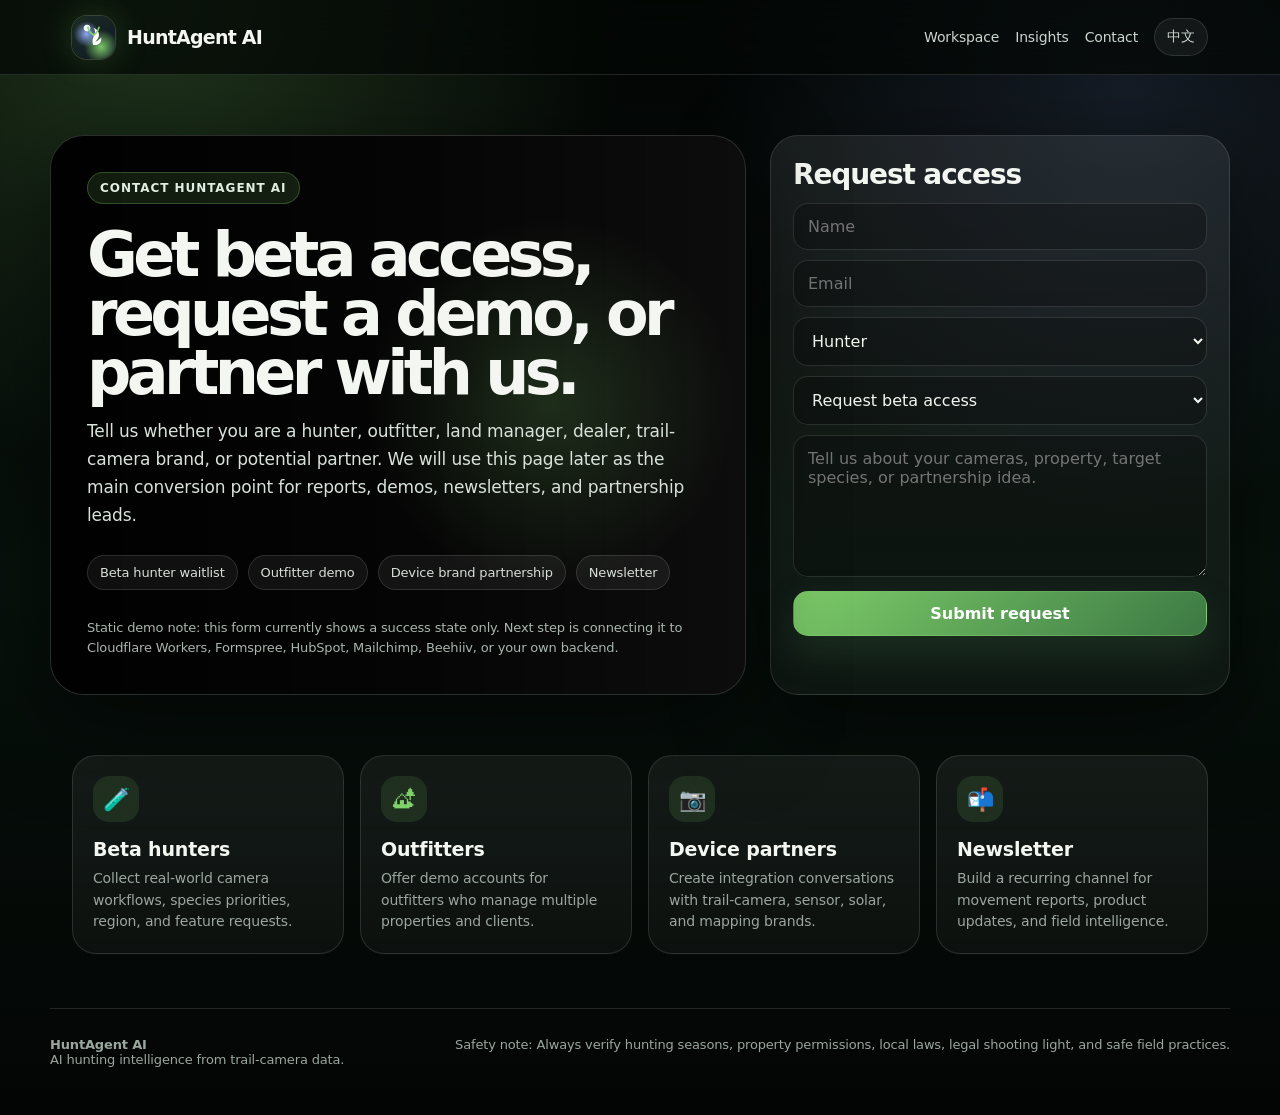
==== public/contact.html @ f54dd5ad "Add HuntAgent AI contact and conversion page" ====
<!doctype html>
<html lang="en">
<head>
<meta charset="utf-8" />
<meta name="viewport" content="width=device-width, initial-scale=1" />
<title>Contact HuntAgent AI — Beta, Partnerships & Demo Requests</title>
<meta name="description" content="Contact HuntAgent AI for beta access, outfitter demos, trail camera brand partnerships, investor conversations, and AI hunting intelligence workflows." />
<style>
:root{--bg:#040705;--panel:#0d1310;--line:rgba(255,255,255,.12);--text:#f4f7f1;--muted:#9ba69f;--green:#82d36d;--amber:#e6a843;--blue:#86abff;--r:26px;--shadow:0 28px 90px rgba(0,0,0,.5);--font:Inter,ui-sans-serif,system-ui,-apple-system,BlinkMacSystemFont,"Segoe UI",Arial,"PingFang SC","Microsoft YaHei",sans-serif;--buck:url('https://commons.wikimedia.org/wiki/Special:FilePath/White-Tailed_Buck_Deer_in_Woods%2C_odocoileus_virginianus.jpg')}
*{box-sizing:border-box}html{scroll-behavior:smooth;background:var(--bg)}body{margin:0;color:var(--text);font-family:var(--font);background:radial-gradient(circle at 12% 0%,rgba(130,211,109,.23),transparent 30%),radial-gradient(circle at 88% 8%,rgba(134,171,255,.13),transparent 28%),linear-gradient(180deg,#030504,#07110c 52%,#030504);letter-spacing:-.01em}a{color:inherit;text-decoration:none}button,input,select,textarea{font:inherit;color:inherit}.wrap{max-width:1180px;margin:auto;padding:0 22px}.nav{position:sticky;top:0;z-index:10;border-bottom:1px solid var(--line);background:rgba(4,7,5,.72);backdrop-filter:blur(24px)}.nav-inner{height:74px;display:flex;align-items:center;justify-content:space-between;gap:18px}.brand{display:flex;align-items:center;gap:12px}.logo{width:43px;height:43px;border-radius:15px;display:grid;place-items:center;background:radial-gradient(circle at 35% 28%,#f3f7ff 0 7%,transparent 9%),radial-gradient(circle at 34% 42%,rgba(150,176,255,.94),transparent 34%),radial-gradient(circle at 68% 72%,rgba(130,211,109,.92),transparent 40%),linear-gradient(135deg,#1b2d23,#101724);box-shadow:0 0 0 1px rgba(255,255,255,.16),0 0 34px rgba(130,211,109,.23)}.logo svg{width:27px}.brand b{font-size:19px;letter-spacing:-.04em}.links{display:flex;gap:16px;align-items:center;color:#cbd5ce;font-size:14px}.links a:hover{color:#fff}.lang{border:1px solid var(--line);background:rgba(255,255,255,.055);border-radius:999px;padding:9px 12px;cursor:pointer}.btn{border:1px solid rgba(130,211,109,.35);background:linear-gradient(135deg,rgba(130,211,109,.96),rgba(63,126,70,.95));border-radius:15px;padding:12px 16px;font-weight:900;color:white;box-shadow:0 16px 36px rgba(59,117,62,.25);cursor:pointer}.btn.secondary{background:rgba(255,255,255,.055);box-shadow:none;border-color:var(--line)}.hero{padding:60px 0;display:grid;grid-template-columns:1fr 460px;gap:24px;align-items:stretch}.hero-left{position:relative;min-height:560px;border-radius:34px;border:1px solid var(--line);overflow:hidden;background:#111;padding:36px;box-shadow:var(--shadow);display:flex;flex-direction:column;justify-content:space-between}.hero-left:before{content:"";position:absolute;inset:0;background:linear-gradient(90deg,rgba(3,6,4,.96),rgba(3,6,4,.70) 54%,rgba(3,6,4,.24)),var(--buck) center/cover no-repeat;filter:saturate(1.05) contrast(1.08)}.hero-left:after{content:"";position:absolute;inset:0;background:radial-gradient(circle at 72% 48%,rgba(130,211,109,.18),transparent 32%)}.hero-left>*{position:relative;z-index:1}.kicker{display:inline-flex;border:1px solid rgba(130,211,109,.28);background:rgba(130,211,109,.13);border-radius:999px;padding:8px 12px;color:#dfeee0;font-size:12px;font-weight:900;text-transform:uppercase;letter-spacing:.08em}.hero h1{margin:22px 0 14px;font-size:62px;line-height:.95;letter-spacing:-.075em}.hero p{margin:0;color:#d8e2db;line-height:1.65;font-size:17px;max-width:720px}.chips{display:flex;gap:10px;flex-wrap:wrap;margin-top:26px}.chip{border:1px solid var(--line);background:rgba(255,255,255,.06);border-radius:999px;padding:9px 12px;font-size:13px;color:#d7ded8}.panel{border:1px solid var(--line);border-radius:28px;background:linear-gradient(180deg,rgba(255,255,255,.075),rgba(255,255,255,.038));box-shadow:var(--shadow);padding:22px}.panel h2,.panel h3{margin:0 0 12px;letter-spacing:-.04em}.panel h2{font-size:28px}.input{width:100%;border:1px solid var(--line);background:rgba(0,0,0,.24);border-radius:15px;padding:13px 14px;outline:none;margin-bottom:10px}.input:focus{border-color:rgba(130,211,109,.55)}.ok{display:none;margin-top:12px;padding:12px 14px;border-radius:15px;background:rgba(130,211,109,.12);border:1px solid rgba(130,211,109,.25);color:#d8ffd2;font-size:14px;line-height:1.5}.grid{display:grid;gap:16px}.cards{grid-template-columns:repeat(4,1fr);padding-bottom:54px}.card{border:1px solid var(--line);border-radius:24px;background:linear-gradient(180deg,rgba(255,255,255,.064),rgba(255,255,255,.035));padding:20px}.card i{width:46px;height:46px;border-radius:16px;display:grid;place-items:center;background:rgba(130,211,109,.12);font-style:normal;color:var(--green);font-size:22px}.card h3{margin:16px 0 8px;font-size:19px}.card p{margin:0;color:var(--muted);font-size:14px;line-height:1.55}.footer{border-top:1px solid var(--line);padding:28px 0 48px;color:var(--muted);font-size:13px;display:flex;justify-content:space-between;gap:18px}@media(max-width:1000px){.hero{grid-template-columns:1fr}.cards{grid-template-columns:1fr 1fr}.links a{display:none}.hero h1{font-size:52px}}@media(max-width:640px){.wrap{padding:0 16px}.hero-left{min-height:600px;padding:24px}.hero h1{font-size:42px}.cards{grid-template-columns:1fr}.footer{display:block}}
</style>
</head>
<body>
<header class="nav"><div class="wrap nav-inner"><a class="brand" href="/"><span class="logo"><svg viewBox="0 0 64 64" fill="none"><path d="M31 50c-2-8-2-15 2-22 4-8 3-13-1-19 8 3 13 9 13 17 0 5-3 10-9 16 5-1 10-5 14-10 2 9-3 19-19 18Z" fill="white"/><path d="M19 8c2 8 6 14 13 18M45 8c-2 8-6 14-13 18" stroke="#82d36d" stroke-width="4" stroke-linecap="round"/></svg></span><b>HuntAgent AI</b></a><nav class="links"><a href="/" data-en="Workspace" data-zh="工作台">Workspace</a><a href="/insights.html" data-en="Insights" data-zh="行业内容">Insights</a><a href="#form" data-en="Contact" data-zh="联系">Contact</a><button class="lang" id="langBtn">中文</button></nav></div></header>
<main class="wrap hero"><section class="hero-left"><div><span class="kicker" data-en="Contact HuntAgent AI" data-zh="联系 HuntAgent AI">Contact HuntAgent AI</span><h1 data-en="Get beta access, request a demo, or partner with us." data-zh="申请内测、预约演示或合作。">Get beta access, request a demo, or partner with us.</h1><p data-en="Tell us whether you are a hunter, outfitter, land manager, dealer, trail-camera brand, or potential partner. We will use this page later as the main conversion point for reports, demos, newsletters, and partnership leads." data-zh="告诉我们你是猎人、向导、土地管理者、经销商、打猎相机品牌还是潜在合作伙伴。后续这个页面会作为报告、演示、邮件订阅和合作线索的主要转化入口。">Tell us whether you are a hunter, outfitter, land manager, dealer, trail-camera brand, or potential partner. We will use this page later as the main conversion point for reports, demos, newsletters, and partnership leads.</p><div class="chips"><span class="chip" data-en="Beta hunter waitlist" data-zh="猎人内测名单">Beta hunter waitlist</span><span class="chip" data-en="Outfitter demo" data-zh="向导演示">Outfitter demo</span><span class="chip" data-en="Device brand partnership" data-zh="设备品牌合作">Device brand partnership</span><span class="chip" data-en="Newsletter" data-zh="邮件订阅">Newsletter</span></div></div><p style="color:#a9b6ae;font-size:13px;line-height:1.55" data-en="Static demo note: this form currently shows a success state only. Next step is connecting it to Cloudflare Workers, Formspree, HubSpot, Mailchimp, Beehiiv, or your own backend." data-zh="静态演示说明：当前表单只显示成功状态。下一步可以接 Cloudflare Workers、Formspree、HubSpot、Mailchimp、Beehiiv 或自己的后端。">Static demo note: this form currently shows a success state only. Next step is connecting it to Cloudflare Workers, Formspree, HubSpot, Mailchimp, Beehiiv, or your own backend.</p></section><aside class="panel" id="form"><h2 data-en="Request access" data-zh="申请访问">Request access</h2><form onsubmit="event.preventDefault();document.getElementById('ok').style.display='block';"><input class="input" required placeholder="Name"><input class="input" required type="email" placeholder="Email"><select class="input"><option>Hunter</option><option>Outfitter / guide</option><option>Land manager</option><option>Trail camera brand</option><option>Dealer / distributor</option><option>Investor / media</option></select><select class="input"><option>Request beta access</option><option>Book a product demo</option><option>Ask for partnership</option><option>Subscribe to reports</option><option>Other</option></select><textarea class="input" rows="6" placeholder="Tell us about your cameras, property, target species, or partnership idea."></textarea><button class="btn" style="width:100%" data-en="Submit request" data-zh="提交申请">Submit request</button><div class="ok" id="ok" data-en="Demo submitted. In production, this request will be sent to your inbox or CRM." data-zh="演示已提交。正式版中，这条请求会发送到你的邮箱或 CRM。">Demo submitted. In production, this request will be sent to your inbox or CRM.</div></form></aside></main>
<section class="wrap grid cards"><article class="card"><i>🧪</i><h3 data-en="Beta hunters" data-zh="内测猎人">Beta hunters</h3><p data-en="Collect real-world camera workflows, species priorities, region, and feature requests." data-zh="收集真实相机工作流、目标物种、地区和功能需求。">Collect real-world camera workflows, species priorities, region, and feature requests.</p></article><article class="card"><i>🏕</i><h3 data-en="Outfitters" data-zh="向导/营地">Outfitters</h3><p data-en="Offer demo accounts for outfitters who manage multiple properties and clients." data-zh="为管理多个猎场和客户的向导提供演示账号。">Offer demo accounts for outfitters who manage multiple properties and clients.</p></article><article class="card"><i>📷</i><h3 data-en="Device partners" data-zh="设备合作伙伴">Device partners</h3><p data-en="Create integration conversations with trail-camera, sensor, solar, and mapping brands." data-zh="与打猎相机、传感器、太阳能和地图品牌建立集成合作。">Create integration conversations with trail-camera, sensor, solar, and mapping brands.</p></article><article class="card"><i>📬</i><h3 data-en="Newsletter" data-zh="邮件简报">Newsletter</h3><p data-en="Build a recurring channel for movement reports, product updates, and field intelligence." data-zh="建立活动报告、产品更新和猎场情报的长期触达渠道。">Build a recurring channel for movement reports, product updates, and field intelligence.</p></article></section>
<footer class="wrap footer"><div><b>HuntAgent AI</b><br><span data-en="AI hunting intelligence from trail-camera data." data-zh="基于打猎相机数据的 AI 猎场智能。">AI hunting intelligence from trail-camera data.</span></div><div data-en="Safety note: Always verify hunting seasons, property permissions, local laws, legal shooting light, and safe field practices." data-zh="安全提示：请自行确认猎季、土地许可、本地法规、合法射击时间和安全户外操作。">Safety note: Always verify hunting seasons, property permissions, local laws, legal shooting light, and safe field practices.</div></footer>
<script>
const $=s=>document.querySelectorAll(s);let lang='en';function setLang(l){lang=l;document.documentElement.lang=l==='zh'?'zh-CN':'en';$('[data-en]').forEach(el=>{if(el.dataset[l])el.textContent=el.dataset[l]});document.getElementById('langBtn').textContent=l==='en'?'中文':'English'}document.getElementById('langBtn').onclick=()=>setLang(lang==='en'?'zh':'en');
</script>
</body>
</html>
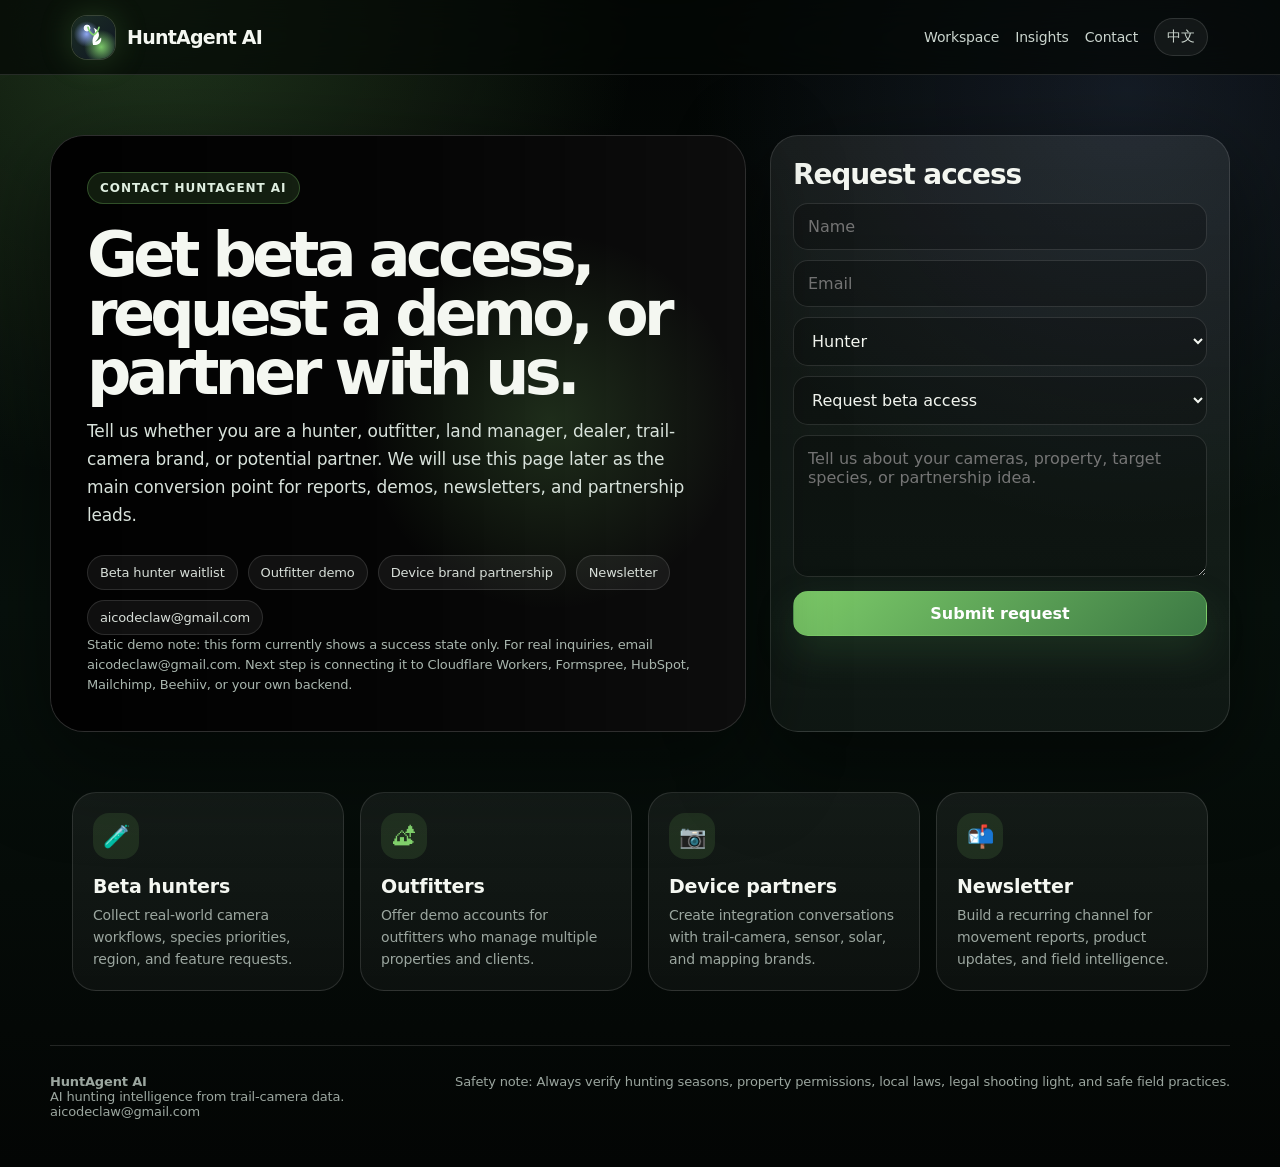
==== commit 885d9d1c: "Add public contact email" ====
--- a/public/contact.html
+++ b/public/contact.html
@@ -11,10 +11,10 @@
 </style>
 </head>
 <body>
-<header class="nav"><div class="wrap nav-inner"><a class="brand" href="/"><span class="logo"><svg viewBox="0 0 64 64" fill="none"><path d="M31 50c-2-8-2-15 2-22 4-8 3-13-1-19 8 3 13 9 13 17 0 5-3 10-9 16 5-1 10-5 14-10 2 9-3 19-19 18Z" fill="white"/><path d="M19 8c2 8 6 14 13 18M45 8c-2 8-6 14-13 18" stroke="#82d36d" stroke-width="4" stroke-linecap="round"/></svg></span><b>HuntAgent AI</b></a><nav class="links"><a href="/" data-en="Workspace" data-zh="工作台">Workspace</a><a href="/insights.html" data-en="Insights" data-zh="行业内容">Insights</a><a href="#form" data-en="Contact" data-zh="联系">Contact</a><button class="lang" id="langBtn">中文</button></nav></div></header>
-<main class="wrap hero"><section class="hero-left"><div><span class="kicker" data-en="Contact HuntAgent AI" data-zh="联系 HuntAgent AI">Contact HuntAgent AI</span><h1 data-en="Get beta access, request a demo, or partner with us." data-zh="申请内测、预约演示或合作。">Get beta access, request a demo, or partner with us.</h1><p data-en="Tell us whether you are a hunter, outfitter, land manager, dealer, trail-camera brand, or potential partner. We will use this page later as the main conversion point for reports, demos, newsletters, and partnership leads." data-zh="告诉我们你是猎人、向导、土地管理者、经销商、打猎相机品牌还是潜在合作伙伴。后续这个页面会作为报告、演示、邮件订阅和合作线索的主要转化入口。">Tell us whether you are a hunter, outfitter, land manager, dealer, trail-camera brand, or potential partner. We will use this page later as the main conversion point for reports, demos, newsletters, and partnership leads.</p><div class="chips"><span class="chip" data-en="Beta hunter waitlist" data-zh="猎人内测名单">Beta hunter waitlist</span><span class="chip" data-en="Outfitter demo" data-zh="向导演示">Outfitter demo</span><span class="chip" data-en="Device brand partnership" data-zh="设备品牌合作">Device brand partnership</span><span class="chip" data-en="Newsletter" data-zh="邮件订阅">Newsletter</span></div></div><p style="color:#a9b6ae;font-size:13px;line-height:1.55" data-en="Static demo note: this form currently shows a success state only. Next step is connecting it to Cloudflare Workers, Formspree, HubSpot, Mailchimp, Beehiiv, or your own backend." data-zh="静态演示说明：当前表单只显示成功状态。下一步可以接 Cloudflare Workers、Formspree、HubSpot、Mailchimp、Beehiiv 或自己的后端。">Static demo note: this form currently shows a success state only. Next step is connecting it to Cloudflare Workers, Formspree, HubSpot, Mailchimp, Beehiiv, or your own backend.</p></section><aside class="panel" id="form"><h2 data-en="Request access" data-zh="申请访问">Request access</h2><form onsubmit="event.preventDefault();document.getElementById('ok').style.display='block';"><input class="input" required placeholder="Name"><input class="input" required type="email" placeholder="Email"><select class="input"><option>Hunter</option><option>Outfitter / guide</option><option>Land manager</option><option>Trail camera brand</option><option>Dealer / distributor</option><option>Investor / media</option></select><select class="input"><option>Request beta access</option><option>Book a product demo</option><option>Ask for partnership</option><option>Subscribe to reports</option><option>Other</option></select><textarea class="input" rows="6" placeholder="Tell us about your cameras, property, target species, or partnership idea."></textarea><button class="btn" style="width:100%" data-en="Submit request" data-zh="提交申请">Submit request</button><div class="ok" id="ok" data-en="Demo submitted. In production, this request will be sent to your inbox or CRM." data-zh="演示已提交。正式版中，这条请求会发送到你的邮箱或 CRM。">Demo submitted. In production, this request will be sent to your inbox or CRM.</div></form></aside></main>
+<header class="nav"><div class="wrap nav-inner"><a class="brand" href="/"><span class="logo"><svg viewBox="0 0 64 64" fill="none"><path d="M31 50c-2-8-2-15 2-22 4-8 3-13-1-19 8 3 13 9 13 17 0 5-3 10-9 16 5-1 10-5 14-10 2 9-3 19-19 18Z" fill="white"/><path d="M19 8c2 8 6 14 13 18M45 8c-2 8-6 14-13 18" stroke="#82d36d" stroke-width="4" stroke-linecap="round"/></svg></span><b>HuntAgent AI</b></a><nav class="links"><a href="/" data-en="Workspace" data-zh="工作台">Workspace</a><a href="/insights" data-en="Insights" data-zh="行业内容">Insights</a><a href="#form" data-en="Contact" data-zh="联系">Contact</a><button class="lang" id="langBtn">中文</button></nav></div></header>
+<main class="wrap hero"><section class="hero-left"><div><span class="kicker" data-en="Contact HuntAgent AI" data-zh="联系 HuntAgent AI">Contact HuntAgent AI</span><h1 data-en="Get beta access, request a demo, or partner with us." data-zh="申请内测、预约演示或合作。">Get beta access, request a demo, or partner with us.</h1><p data-en="Tell us whether you are a hunter, outfitter, land manager, dealer, trail-camera brand, or potential partner. We will use this page later as the main conversion point for reports, demos, newsletters, and partnership leads." data-zh="告诉我们你是猎人、向导、土地管理者、经销商、打猎相机品牌还是潜在合作伙伴。后续这个页面会作为报告、演示、邮件订阅和合作线索的主要转化入口。">Tell us whether you are a hunter, outfitter, land manager, dealer, trail-camera brand, or potential partner. We will use this page later as the main conversion point for reports, demos, newsletters, and partnership leads.</p><div class="chips"><span class="chip" data-en="Beta hunter waitlist" data-zh="猎人内测名单">Beta hunter waitlist</span><span class="chip" data-en="Outfitter demo" data-zh="向导演示">Outfitter demo</span><span class="chip" data-en="Device brand partnership" data-zh="设备品牌合作">Device brand partnership</span><span class="chip" data-en="Newsletter" data-zh="邮件订阅">Newsletter</span><a class="chip" href="mailto:aicodeclaw@gmail.com">aicodeclaw@gmail.com</a></div></div><p style="color:#a9b6ae;font-size:13px;line-height:1.55" data-en="Static demo note: this form currently shows a success state only. For real inquiries, email aicodeclaw@gmail.com. Next step is connecting it to Cloudflare Workers, Formspree, HubSpot, Mailchimp, Beehiiv, or your own backend." data-zh="静态演示说明：当前表单只显示成功状态。真实咨询请发邮件到 aicodeclaw@gmail.com。下一步可以接 Cloudflare Workers、Formspree、HubSpot、Mailchimp、Beehiiv 或自己的后端。">Static demo note: this form currently shows a success state only. For real inquiries, email aicodeclaw@gmail.com. Next step is connecting it to Cloudflare Workers, Formspree, HubSpot, Mailchimp, Beehiiv, or your own backend.</p></section><aside class="panel" id="form"><h2 data-en="Request access" data-zh="申请访问">Request access</h2><form onsubmit="event.preventDefault();document.getElementById('ok').style.display='block';"><input class="input" required placeholder="Name"><input class="input" required type="email" placeholder="Email"><select class="input"><option>Hunter</option><option>Outfitter / guide</option><option>Land manager</option><option>Trail camera brand</option><option>Dealer / distributor</option><option>Investor / media</option></select><select class="input"><option>Request beta access</option><option>Book a product demo</option><option>Ask for partnership</option><option>Subscribe to reports</option><option>Other</option></select><textarea class="input" rows="6" placeholder="Tell us about your cameras, property, target species, or partnership idea."></textarea><button class="btn" style="width:100%" data-en="Submit request" data-zh="提交申请">Submit request</button><div class="ok" id="ok" data-en="Demo submitted. For now, send real requests to aicodeclaw@gmail.com." data-zh="演示已提交。真实请求请先发送到 aicodeclaw@gmail.com。">Demo submitted. For now, send real requests to aicodeclaw@gmail.com.</div></form></aside></main>
 <section class="wrap grid cards"><article class="card"><i>🧪</i><h3 data-en="Beta hunters" data-zh="内测猎人">Beta hunters</h3><p data-en="Collect real-world camera workflows, species priorities, region, and feature requests." data-zh="收集真实相机工作流、目标物种、地区和功能需求。">Collect real-world camera workflows, species priorities, region, and feature requests.</p></article><article class="card"><i>🏕</i><h3 data-en="Outfitters" data-zh="向导/营地">Outfitters</h3><p data-en="Offer demo accounts for outfitters who manage multiple properties and clients." data-zh="为管理多个猎场和客户的向导提供演示账号。">Offer demo accounts for outfitters who manage multiple properties and clients.</p></article><article class="card"><i>📷</i><h3 data-en="Device partners" data-zh="设备合作伙伴">Device partners</h3><p data-en="Create integration conversations with trail-camera, sensor, solar, and mapping brands." data-zh="与打猎相机、传感器、太阳能和地图品牌建立集成合作。">Create integration conversations with trail-camera, sensor, solar, and mapping brands.</p></article><article class="card"><i>📬</i><h3 data-en="Newsletter" data-zh="邮件简报">Newsletter</h3><p data-en="Build a recurring channel for movement reports, product updates, and field intelligence." data-zh="建立活动报告、产品更新和猎场情报的长期触达渠道。">Build a recurring channel for movement reports, product updates, and field intelligence.</p></article></section>
-<footer class="wrap footer"><div><b>HuntAgent AI</b><br><span data-en="AI hunting intelligence from trail-camera data." data-zh="基于打猎相机数据的 AI 猎场智能。">AI hunting intelligence from trail-camera data.</span></div><div data-en="Safety note: Always verify hunting seasons, property permissions, local laws, legal shooting light, and safe field practices." data-zh="安全提示：请自行确认猎季、土地许可、本地法规、合法射击时间和安全户外操作。">Safety note: Always verify hunting seasons, property permissions, local laws, legal shooting light, and safe field practices.</div></footer>
+<footer class="wrap footer"><div><b>HuntAgent AI</b><br><span data-en="AI hunting intelligence from trail-camera data." data-zh="基于打猎相机数据的 AI 猎场智能。">AI hunting intelligence from trail-camera data.</span><br><a href="mailto:aicodeclaw@gmail.com">aicodeclaw@gmail.com</a></div><div data-en="Safety note: Always verify hunting seasons, property permissions, local laws, legal shooting light, and safe field practices." data-zh="安全提示：请自行确认猎季、土地许可、本地法规、合法射击时间和安全户外操作。">Safety note: Always verify hunting seasons, property permissions, local laws, legal shooting light, and safe field practices.</div></footer>
 <script>
 const $=s=>document.querySelectorAll(s);let lang='en';function setLang(l){lang=l;document.documentElement.lang=l==='zh'?'zh-CN':'en';$('[data-en]').forEach(el=>{if(el.dataset[l])el.textContent=el.dataset[l]});document.getElementById('langBtn').textContent=l==='en'?'中文':'English'}document.getElementById('langBtn').onclick=()=>setLang(lang==='en'?'zh':'en');
 </script>
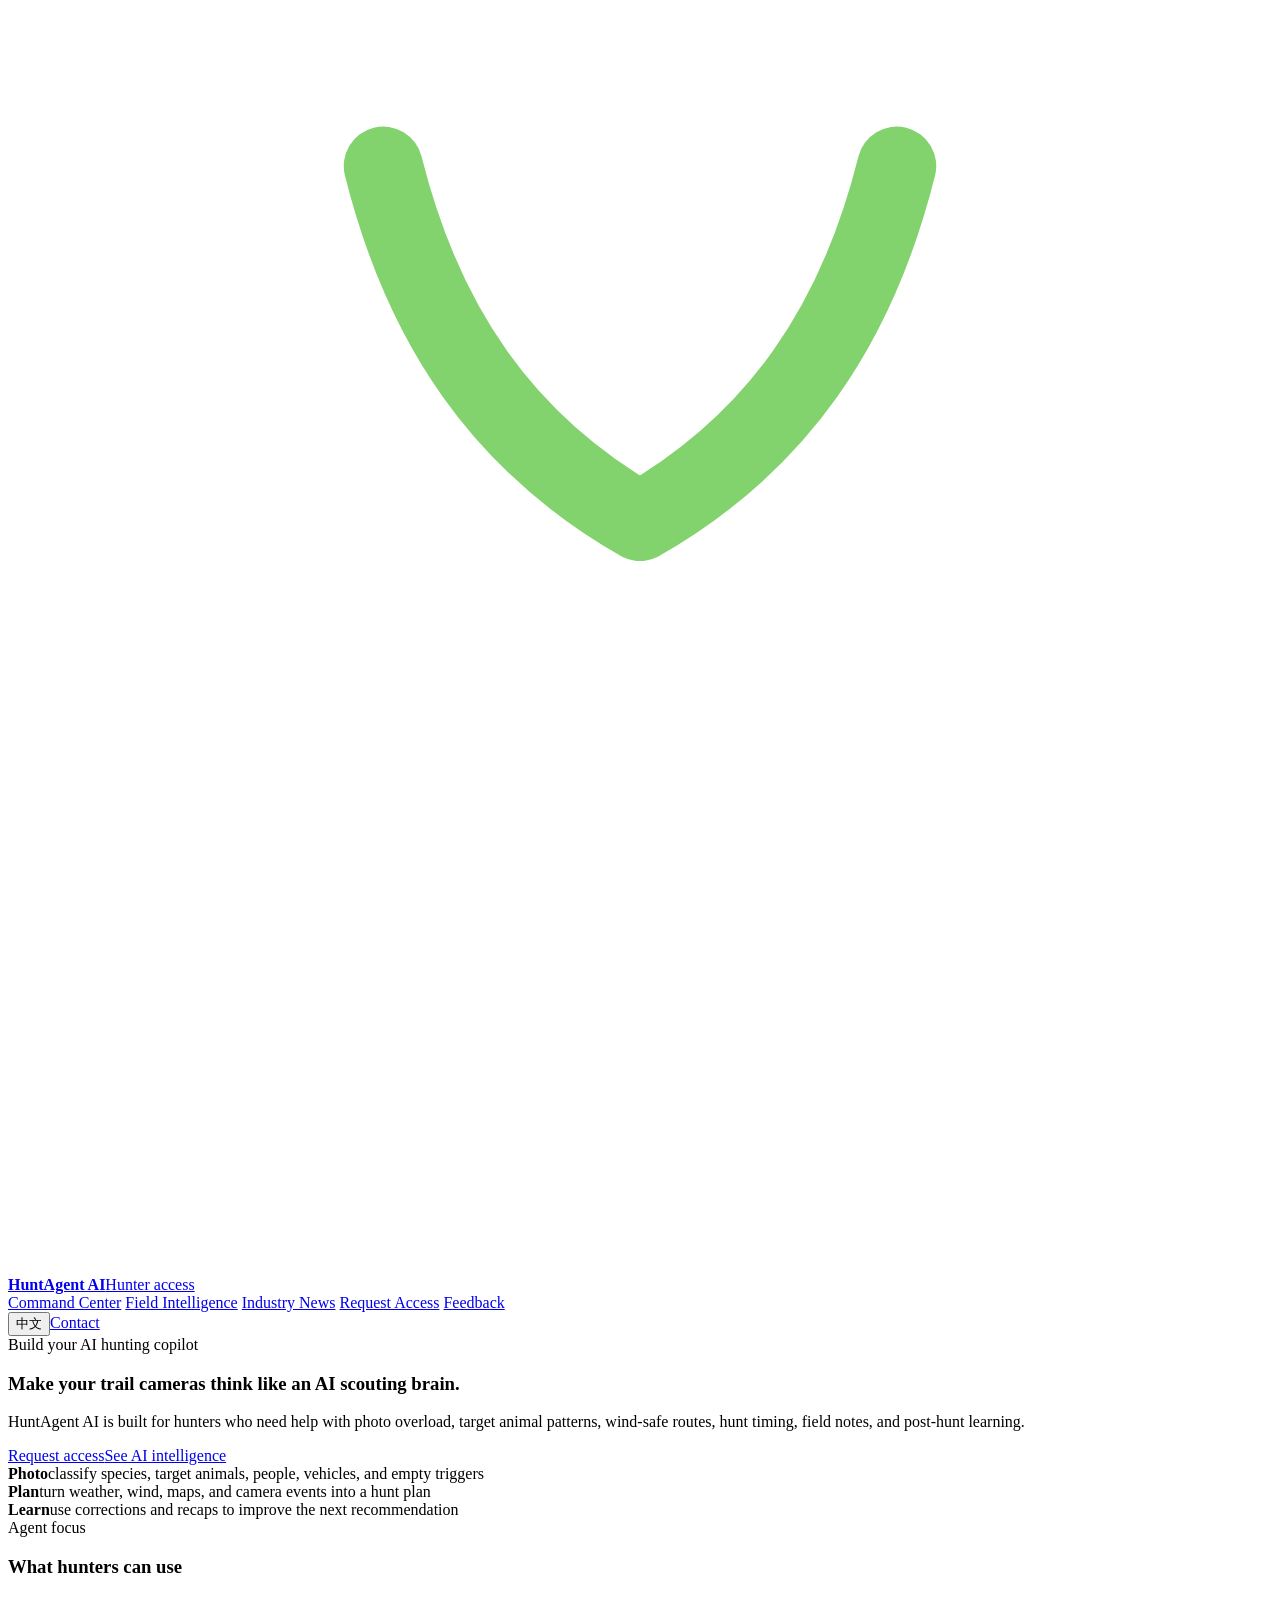
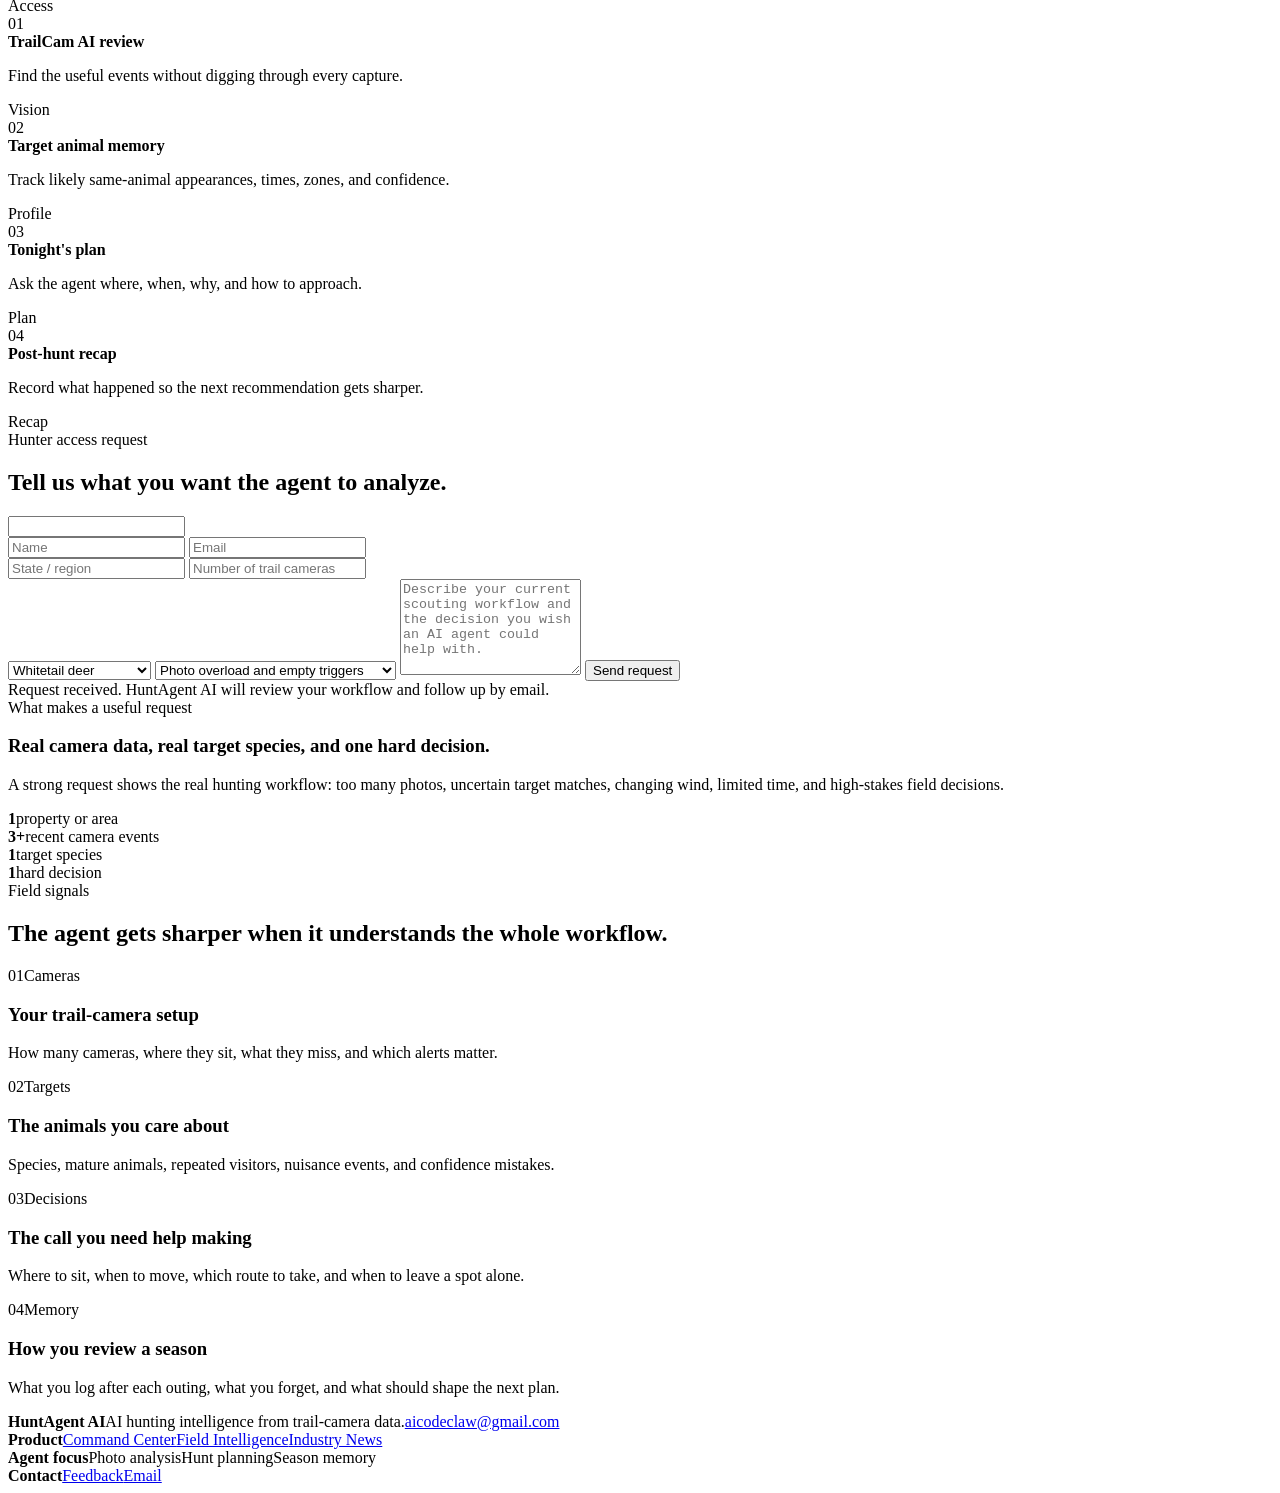
==== commit 16211555: "Build hunter-first HuntAgent AI site" ====
--- a/public/contact.html
+++ b/public/contact.html
@@ -1,22 +1,127 @@
 <!doctype html>
 <html lang="en">
 <head>
-<meta charset="utf-8" />
-<meta name="viewport" content="width=device-width, initial-scale=1" />
-<title>Contact HuntAgent AI — Beta, Partnerships & Demo Requests</title>
-<meta name="description" content="Contact HuntAgent AI for beta access, outfitter demos, trail camera brand partnerships, investor conversations, and AI hunting intelligence workflows." />
-<style>
-:root{--bg:#040705;--panel:#0d1310;--line:rgba(255,255,255,.12);--text:#f4f7f1;--muted:#9ba69f;--green:#82d36d;--amber:#e6a843;--blue:#86abff;--r:26px;--shadow:0 28px 90px rgba(0,0,0,.5);--font:Inter,ui-sans-serif,system-ui,-apple-system,BlinkMacSystemFont,"Segoe UI",Arial,"PingFang SC","Microsoft YaHei",sans-serif;--buck:url('https://commons.wikimedia.org/wiki/Special:FilePath/White-Tailed_Buck_Deer_in_Woods%2C_odocoileus_virginianus.jpg')}
-*{box-sizing:border-box}html{scroll-behavior:smooth;background:var(--bg)}body{margin:0;color:var(--text);font-family:var(--font);background:radial-gradient(circle at 12% 0%,rgba(130,211,109,.23),transparent 30%),radial-gradient(circle at 88% 8%,rgba(134,171,255,.13),transparent 28%),linear-gradient(180deg,#030504,#07110c 52%,#030504);letter-spacing:-.01em}a{color:inherit;text-decoration:none}button,input,select,textarea{font:inherit;color:inherit}.wrap{max-width:1180px;margin:auto;padding:0 22px}.nav{position:sticky;top:0;z-index:10;border-bottom:1px solid var(--line);background:rgba(4,7,5,.72);backdrop-filter:blur(24px)}.nav-inner{height:74px;display:flex;align-items:center;justify-content:space-between;gap:18px}.brand{display:flex;align-items:center;gap:12px}.logo{width:43px;height:43px;border-radius:15px;display:grid;place-items:center;background:radial-gradient(circle at 35% 28%,#f3f7ff 0 7%,transparent 9%),radial-gradient(circle at 34% 42%,rgba(150,176,255,.94),transparent 34%),radial-gradient(circle at 68% 72%,rgba(130,211,109,.92),transparent 40%),linear-gradient(135deg,#1b2d23,#101724);box-shadow:0 0 0 1px rgba(255,255,255,.16),0 0 34px rgba(130,211,109,.23)}.logo svg{width:27px}.brand b{font-size:19px;letter-spacing:-.04em}.links{display:flex;gap:16px;align-items:center;color:#cbd5ce;font-size:14px}.links a:hover{color:#fff}.lang{border:1px solid var(--line);background:rgba(255,255,255,.055);border-radius:999px;padding:9px 12px;cursor:pointer}.btn{border:1px solid rgba(130,211,109,.35);background:linear-gradient(135deg,rgba(130,211,109,.96),rgba(63,126,70,.95));border-radius:15px;padding:12px 16px;font-weight:900;color:white;box-shadow:0 16px 36px rgba(59,117,62,.25);cursor:pointer}.btn.secondary{background:rgba(255,255,255,.055);box-shadow:none;border-color:var(--line)}.hero{padding:60px 0;display:grid;grid-template-columns:1fr 460px;gap:24px;align-items:stretch}.hero-left{position:relative;min-height:560px;border-radius:34px;border:1px solid var(--line);overflow:hidden;background:#111;padding:36px;box-shadow:var(--shadow);display:flex;flex-direction:column;justify-content:space-between}.hero-left:before{content:"";position:absolute;inset:0;background:linear-gradient(90deg,rgba(3,6,4,.96),rgba(3,6,4,.70) 54%,rgba(3,6,4,.24)),var(--buck) center/cover no-repeat;filter:saturate(1.05) contrast(1.08)}.hero-left:after{content:"";position:absolute;inset:0;background:radial-gradient(circle at 72% 48%,rgba(130,211,109,.18),transparent 32%)}.hero-left>*{position:relative;z-index:1}.kicker{display:inline-flex;border:1px solid rgba(130,211,109,.28);background:rgba(130,211,109,.13);border-radius:999px;padding:8px 12px;color:#dfeee0;font-size:12px;font-weight:900;text-transform:uppercase;letter-spacing:.08em}.hero h1{margin:22px 0 14px;font-size:62px;line-height:.95;letter-spacing:-.075em}.hero p{margin:0;color:#d8e2db;line-height:1.65;font-size:17px;max-width:720px}.chips{display:flex;gap:10px;flex-wrap:wrap;margin-top:26px}.chip{border:1px solid var(--line);background:rgba(255,255,255,.06);border-radius:999px;padding:9px 12px;font-size:13px;color:#d7ded8}.panel{border:1px solid var(--line);border-radius:28px;background:linear-gradient(180deg,rgba(255,255,255,.075),rgba(255,255,255,.038));box-shadow:var(--shadow);padding:22px}.panel h2,.panel h3{margin:0 0 12px;letter-spacing:-.04em}.panel h2{font-size:28px}.input{width:100%;border:1px solid var(--line);background:rgba(0,0,0,.24);border-radius:15px;padding:13px 14px;outline:none;margin-bottom:10px}.input:focus{border-color:rgba(130,211,109,.55)}.ok{display:none;margin-top:12px;padding:12px 14px;border-radius:15px;background:rgba(130,211,109,.12);border:1px solid rgba(130,211,109,.25);color:#d8ffd2;font-size:14px;line-height:1.5}.grid{display:grid;gap:16px}.cards{grid-template-columns:repeat(4,1fr);padding-bottom:54px}.card{border:1px solid var(--line);border-radius:24px;background:linear-gradient(180deg,rgba(255,255,255,.064),rgba(255,255,255,.035));padding:20px}.card i{width:46px;height:46px;border-radius:16px;display:grid;place-items:center;background:rgba(130,211,109,.12);font-style:normal;color:var(--green);font-size:22px}.card h3{margin:16px 0 8px;font-size:19px}.card p{margin:0;color:var(--muted);font-size:14px;line-height:1.55}.footer{border-top:1px solid var(--line);padding:28px 0 48px;color:var(--muted);font-size:13px;display:flex;justify-content:space-between;gap:18px}@media(max-width:1000px){.hero{grid-template-columns:1fr}.cards{grid-template-columns:1fr 1fr}.links a{display:none}.hero h1{font-size:52px}}@media(max-width:640px){.wrap{padding:0 16px}.hero-left{min-height:600px;padding:24px}.hero h1{font-size:42px}.cards{grid-template-columns:1fr}.footer{display:block}}
-</style>
+  <meta charset="utf-8">
+  <meta name="viewport" content="width=device-width, initial-scale=1">
+  <title>HuntAgent AI Access | AI Hunting Intelligence</title>
+  <meta name="description" content="Request HuntAgent AI access for AI trail-camera analysis, hunt planning, target animal profiles, field intelligence, and post-hunt recap workflows.">
+  <link rel="stylesheet" href="/styles.css">
 </head>
-<body>
-<header class="nav"><div class="wrap nav-inner"><a class="brand" href="/"><span class="logo"><svg viewBox="0 0 64 64" fill="none"><path d="M31 50c-2-8-2-15 2-22 4-8 3-13-1-19 8 3 13 9 13 17 0 5-3 10-9 16 5-1 10-5 14-10 2 9-3 19-19 18Z" fill="white"/><path d="M19 8c2 8 6 14 13 18M45 8c-2 8-6 14-13 18" stroke="#82d36d" stroke-width="4" stroke-linecap="round"/></svg></span><b>HuntAgent AI</b></a><nav class="links"><a href="/" data-en="Workspace" data-zh="工作台">Workspace</a><a href="/insights" data-en="Insights" data-zh="行业内容">Insights</a><a href="#form" data-en="Contact" data-zh="联系">Contact</a><button class="lang" id="langBtn">中文</button></nav></div></header>
-<main class="wrap hero"><section class="hero-left"><div><span class="kicker" data-en="Contact HuntAgent AI" data-zh="联系 HuntAgent AI">Contact HuntAgent AI</span><h1 data-en="Get beta access, request a demo, or partner with us." data-zh="申请内测、预约演示或合作。">Get beta access, request a demo, or partner with us.</h1><p data-en="Tell us whether you are a hunter, outfitter, land manager, dealer, trail-camera brand, or potential partner. We will use this page later as the main conversion point for reports, demos, newsletters, and partnership leads." data-zh="告诉我们你是猎人、向导、土地管理者、经销商、打猎相机品牌还是潜在合作伙伴。后续这个页面会作为报告、演示、邮件订阅和合作线索的主要转化入口。">Tell us whether you are a hunter, outfitter, land manager, dealer, trail-camera brand, or potential partner. We will use this page later as the main conversion point for reports, demos, newsletters, and partnership leads.</p><div class="chips"><span class="chip" data-en="Beta hunter waitlist" data-zh="猎人内测名单">Beta hunter waitlist</span><span class="chip" data-en="Outfitter demo" data-zh="向导演示">Outfitter demo</span><span class="chip" data-en="Device brand partnership" data-zh="设备品牌合作">Device brand partnership</span><span class="chip" data-en="Newsletter" data-zh="邮件订阅">Newsletter</span><a class="chip" href="mailto:aicodeclaw@gmail.com">aicodeclaw@gmail.com</a></div></div><p style="color:#a9b6ae;font-size:13px;line-height:1.55" data-en="Static demo note: this form currently shows a success state only. For real inquiries, email aicodeclaw@gmail.com. Next step is connecting it to Cloudflare Workers, Formspree, HubSpot, Mailchimp, Beehiiv, or your own backend." data-zh="静态演示说明：当前表单只显示成功状态。真实咨询请发邮件到 aicodeclaw@gmail.com。下一步可以接 Cloudflare Workers、Formspree、HubSpot、Mailchimp、Beehiiv 或自己的后端。">Static demo note: this form currently shows a success state only. For real inquiries, email aicodeclaw@gmail.com. Next step is connecting it to Cloudflare Workers, Formspree, HubSpot, Mailchimp, Beehiiv, or your own backend.</p></section><aside class="panel" id="form"><h2 data-en="Request access" data-zh="申请访问">Request access</h2><form onsubmit="event.preventDefault();document.getElementById('ok').style.display='block';"><input class="input" required placeholder="Name"><input class="input" required type="email" placeholder="Email"><select class="input"><option>Hunter</option><option>Outfitter / guide</option><option>Land manager</option><option>Trail camera brand</option><option>Dealer / distributor</option><option>Investor / media</option></select><select class="input"><option>Request beta access</option><option>Book a product demo</option><option>Ask for partnership</option><option>Subscribe to reports</option><option>Other</option></select><textarea class="input" rows="6" placeholder="Tell us about your cameras, property, target species, or partnership idea."></textarea><button class="btn" style="width:100%" data-en="Submit request" data-zh="提交申请">Submit request</button><div class="ok" id="ok" data-en="Demo submitted. For now, send real requests to aicodeclaw@gmail.com." data-zh="演示已提交。真实请求请先发送到 aicodeclaw@gmail.com。">Demo submitted. For now, send real requests to aicodeclaw@gmail.com.</div></form></aside></main>
-<section class="wrap grid cards"><article class="card"><i>🧪</i><h3 data-en="Beta hunters" data-zh="内测猎人">Beta hunters</h3><p data-en="Collect real-world camera workflows, species priorities, region, and feature requests." data-zh="收集真实相机工作流、目标物种、地区和功能需求。">Collect real-world camera workflows, species priorities, region, and feature requests.</p></article><article class="card"><i>🏕</i><h3 data-en="Outfitters" data-zh="向导/营地">Outfitters</h3><p data-en="Offer demo accounts for outfitters who manage multiple properties and clients." data-zh="为管理多个猎场和客户的向导提供演示账号。">Offer demo accounts for outfitters who manage multiple properties and clients.</p></article><article class="card"><i>📷</i><h3 data-en="Device partners" data-zh="设备合作伙伴">Device partners</h3><p data-en="Create integration conversations with trail-camera, sensor, solar, and mapping brands." data-zh="与打猎相机、传感器、太阳能和地图品牌建立集成合作。">Create integration conversations with trail-camera, sensor, solar, and mapping brands.</p></article><article class="card"><i>📬</i><h3 data-en="Newsletter" data-zh="邮件简报">Newsletter</h3><p data-en="Build a recurring channel for movement reports, product updates, and field intelligence." data-zh="建立活动报告、产品更新和猎场情报的长期触达渠道。">Build a recurring channel for movement reports, product updates, and field intelligence.</p></article></section>
-<footer class="wrap footer"><div><b>HuntAgent AI</b><br><span data-en="AI hunting intelligence from trail-camera data." data-zh="基于打猎相机数据的 AI 猎场智能。">AI hunting intelligence from trail-camera data.</span><br><a href="mailto:aicodeclaw@gmail.com">aicodeclaw@gmail.com</a></div><div data-en="Safety note: Always verify hunting seasons, property permissions, local laws, legal shooting light, and safe field practices." data-zh="安全提示：请自行确认猎季、土地许可、本地法规、合法射击时间和安全户外操作。">Safety note: Always verify hunting seasons, property permissions, local laws, legal shooting light, and safe field practices.</div></footer>
-<script>
-const $=s=>document.querySelectorAll(s);let lang='en';function setLang(l){lang=l;document.documentElement.lang=l==='zh'?'zh-CN':'en';$('[data-en]').forEach(el=>{if(el.dataset[l])el.textContent=el.dataset[l]});document.getElementById('langBtn').textContent=l==='en'?'中文':'English'}document.getElementById('langBtn').onclick=()=>setLang(lang==='en'?'zh':'en');
-</script>
+<body class="hunter-page" style="--hero-image:url('https://commons.wikimedia.org/wiki/Special:FilePath/Quivira-Whitetail-Buck.jpg');--field-image:url('https://commons.wikimedia.org/wiki/Special:FilePath/White-Tailed_Buck_Deer_in_Woods%2C_odocoileus_virginianus.jpg')">
+  <header class="site-nav">
+    <div class="wrap nav-inner">
+      <a class="brand" href="/"><span class="brand-logo"><svg viewBox="0 0 64 64" fill="none"><path d="M31 50c-2-8-2-15 2-22 4-8 3-13-1-19 8 3 13 9 13 17 0 5-3 10-9 16 5-1 10-5 14-10 2 9-3 19-19 18Z" fill="white"/><path d="M19 8c2 8 6 14 13 18M45 8c-2 8-6 14-13 18" stroke="#82d36d" stroke-width="4" stroke-linecap="round"/></svg></span><span><strong>HuntAgent AI</strong><span data-en="Hunter access" data-zh="猎人访问">Hunter access</span></span></a>
+      <nav class="nav-links" aria-label="Primary">
+        <a href="/" data-en="Command Center" data-zh="指挥中心">Command Center</a>
+        <a href="/insights" data-en="Field Intelligence" data-zh="猎场情报">Field Intelligence</a>
+        <a href="/news" data-en="Industry News" data-zh="行业新闻">Industry News</a>
+        <a class="active" href="/contact" data-en="Request Access" data-zh="申请访问">Request Access</a>
+        <a href="/feedback" data-en="Feedback" data-zh="反馈">Feedback</a>
+      </nav>
+      <div class="nav-actions"><button class="language" data-language-toggle>中文</button><a class="btn minor" href="mailto:aicodeclaw@gmail.com" data-en="Contact" data-zh="联系">Contact</a></div>
+    </div>
+  </header>
+
+  <main>
+    <section class="wrap hero">
+      <article class="hero-copy">
+        <div>
+          <span class="kicker" data-en="Build your AI hunting copilot" data-zh="建立你的 AI 打猎副驾">Build your AI hunting copilot</span>
+          <h1 data-en="Make your trail cameras think like an AI scouting brain." data-zh="让你的打猎相机像 AI 侦察大脑一样思考。">Make your trail cameras think like an AI scouting brain.</h1>
+          <p class="lead" data-en="HuntAgent AI is built for hunters who need help with photo overload, target animal patterns, wind-safe routes, hunt timing, field notes, and post-hunt learning." data-zh="HuntAgent AI 面向需要解决照片过载、目标动物规律、避风路线、出猎时间、现场笔记和复盘学习的猎人。">HuntAgent AI is built for hunters who need help with photo overload, target animal patterns, wind-safe routes, hunt timing, field notes, and post-hunt learning.</p>
+          <div class="hero-actions"><a class="btn" href="#apply" data-en="Request access" data-zh="申请访问">Request access</a><a class="btn secondary" href="/insights" data-en="See AI intelligence" data-zh="查看 AI 情报">See AI intelligence</a></div>
+        </div>
+        <div class="proof-grid">
+          <div class="proof"><b>Photo</b><span data-en="classify species, target animals, people, vehicles, and empty triggers" data-zh="识别物种、目标动物、人、车辆和空触发">classify species, target animals, people, vehicles, and empty triggers</span></div>
+          <div class="proof"><b>Plan</b><span data-en="turn weather, wind, maps, and camera events into a hunt plan" data-zh="把天气、风向、地图和相机事件转成出猎计划">turn weather, wind, maps, and camera events into a hunt plan</span></div>
+          <div class="proof"><b>Learn</b><span data-en="use corrections and recaps to improve the next recommendation" data-zh="用纠正和复盘改进下一次建议">use corrections and recaps to improve the next recommendation</span></div>
+        </div>
+      </article>
+
+      <aside class="hero-console">
+        <div class="console-head"><div><span class="status" data-en="Agent focus" data-zh="智能体重点">Agent focus</span><h3 data-en="What hunters can use" data-zh="猎人可以使用什么">What hunters can use</h3></div><span class="tag">Access</span></div>
+        <div class="agent-list">
+          <div class="agent-row"><span class="agent-icon">01</span><div><b data-en="TrailCam AI review" data-zh="相机照片 AI 审阅">TrailCam AI review</b><p data-en="Find the useful events without digging through every capture." data-zh="不用翻遍每张照片，也能找到真正有用的事件。">Find the useful events without digging through every capture.</p></div><span class="tag">Vision</span></div>
+          <div class="agent-row"><span class="agent-icon">02</span><div><b data-en="Target animal memory" data-zh="目标动物记忆">Target animal memory</b><p data-en="Track likely same-animal appearances, times, zones, and confidence." data-zh="追踪疑似同一只动物的出现、时间、区域和置信度。">Track likely same-animal appearances, times, zones, and confidence.</p></div><span class="tag blue">Profile</span></div>
+          <div class="agent-row"><span class="agent-icon">03</span><div><b data-en="Tonight's plan" data-zh="今晚计划">Tonight's plan</b><p data-en="Ask the agent where, when, why, and how to approach." data-zh="直接问智能体：今晚去哪里、什么时候、为什么、怎么进入。">Ask the agent where, when, why, and how to approach.</p></div><span class="tag amber">Plan</span></div>
+          <div class="agent-row"><span class="agent-icon">04</span><div><b data-en="Post-hunt recap" data-zh="出猎复盘">Post-hunt recap</b><p data-en="Record what happened so the next recommendation gets sharper." data-zh="记录真实结果，让下一次建议更精准。">Record what happened so the next recommendation gets sharper.</p></div><span class="tag">Recap</span></div>
+        </div>
+      </aside>
+    </section>
+
+    <section class="wrap section" id="apply">
+      <div class="architecture">
+        <form class="form-panel" data-feedback-form data-feedback-type="access">
+          <span class="kicker" data-en="Hunter access request" data-zh="猎人访问申请">Hunter access request</span>
+          <h2 data-en="Tell us what you want the agent to analyze." data-zh="告诉我们你想让智能体分析什么。">Tell us what you want the agent to analyze.</h2>
+          <input type="hidden" name="type" value="access">
+          <input type="hidden" name="source_page" value="/contact">
+          <input class="hp-field" name="company" tabindex="-1" autocomplete="off" aria-hidden="true">
+          <div class="form-grid">
+            <input class="input" name="name" required data-placeholder-en="Name" data-placeholder-zh="姓名" placeholder="Name">
+            <input class="input" name="email" required type="email" data-placeholder-en="Email" data-placeholder-zh="邮箱" placeholder="Email">
+          </div>
+          <div class="form-grid">
+            <input class="input" name="region" data-placeholder-en="State / region" data-placeholder-zh="州 / 地区" placeholder="State / region">
+            <input class="input" name="camera_count" data-placeholder-en="Number of trail cameras" data-placeholder-zh="打猎相机数量" placeholder="Number of trail cameras">
+          </div>
+          <select class="input" name="target_species">
+            <option>Whitetail deer</option>
+            <option>Mule deer</option>
+            <option>Elk</option>
+            <option>Turkey</option>
+            <option>Hog</option>
+            <option>Other target species</option>
+          </select>
+          <select class="input" name="main_need">
+            <option>Photo overload and empty triggers</option>
+            <option>Target animal profile and pattern</option>
+            <option>Hunt timing and stand choice</option>
+            <option>Wind-safe route planning</option>
+            <option>Post-hunt recap and season memory</option>
+          </select>
+          <textarea class="input" name="message" rows="6" data-placeholder-en="Describe your current scouting workflow and the decision you wish an AI agent could help with." data-placeholder-zh="描述你现在的侦察流程，以及你最希望 AI 智能体帮你解决的判断。" placeholder="Describe your current scouting workflow and the decision you wish an AI agent could help with."></textarea>
+          <button class="btn" type="submit" data-en="Send request" data-zh="发送申请">Send request</button>
+          <div class="success" data-form-success data-en="Request received. HuntAgent AI will review your workflow and follow up by email." data-zh="申请已收到。HuntAgent AI 会查看你的工作流并通过邮件联系。">Request received. HuntAgent AI will review your workflow and follow up by email.</div>
+          <div class="form-error" data-form-error></div>
+        </form>
+
+        <div class="diagram">
+          <div class="diagram-panel">
+            <span class="kicker" data-en="What makes a useful request" data-zh="什么申请最有价值">What makes a useful request</span>
+            <h3 data-en="Real camera data, real target species, and one hard decision." data-zh="真实相机数据、真实目标物种，以及一个最难判断的问题。">Real camera data, real target species, and one hard decision.</h3>
+            <p data-en="A strong request shows the real hunting workflow: too many photos, uncertain target matches, changing wind, limited time, and high-stakes field decisions." data-zh="高质量申请会展示真实打猎工作流：照片太多、目标匹配不确定、风向变化、时间有限、现场判断成本很高。">A strong request shows the real hunting workflow: too many photos, uncertain target matches, changing wind, limited time, and high-stakes field decisions.</p>
+            <div class="mini-metrics">
+              <div class="metric"><b>1</b><span data-en="property or area" data-zh="猎场或区域">property or area</span></div>
+              <div class="metric"><b>3+</b><span data-en="recent camera events" data-zh="近期相机事件">recent camera events</span></div>
+              <div class="metric"><b>1</b><span data-en="target species" data-zh="目标物种">target species</span></div>
+              <div class="metric"><b>1</b><span data-en="hard decision" data-zh="困难判断">hard decision</span></div>
+            </div>
+          </div>
+        </div>
+      </div>
+    </section>
+
+    <section class="wrap section">
+      <div class="section-head"><div><span class="kicker" data-en="Field signals" data-zh="猎场信号">Field signals</span><h2 data-en="The agent gets sharper when it understands the whole workflow." data-zh="智能体理解完整工作流后，判断会更锋利。">The agent gets sharper when it understands the whole workflow.</h2></div></div>
+      <div class="grid cards-4">
+        <article class="card"><div><div class="card-top"><span class="card-code">01</span><span class="tag">Cameras</span></div><h3 data-en="Your trail-camera setup" data-zh="你的相机配置">Your trail-camera setup</h3><p data-en="How many cameras, where they sit, what they miss, and which alerts matter." data-zh="相机数量、摆放位置、错过什么、哪些提醒真正重要。">How many cameras, where they sit, what they miss, and which alerts matter.</p></div></article>
+        <article class="card"><div><div class="card-top"><span class="card-code">02</span><span class="tag amber">Targets</span></div><h3 data-en="The animals you care about" data-zh="你真正关心的动物">The animals you care about</h3><p data-en="Species, mature animals, repeated visitors, nuisance events, and confidence mistakes." data-zh="物种、成熟个体、重复出现、干扰事件和识别误差。">Species, mature animals, repeated visitors, nuisance events, and confidence mistakes.</p></div></article>
+        <article class="card"><div><div class="card-top"><span class="card-code">03</span><span class="tag blue">Decisions</span></div><h3 data-en="The call you need help making" data-zh="你需要帮助的判断">The call you need help making</h3><p data-en="Where to sit, when to move, which route to take, and when to leave a spot alone." data-zh="去哪蹲守、何时移动、走哪条路线、什么时候不该打扰点位。">Where to sit, when to move, which route to take, and when to leave a spot alone.</p></div></article>
+        <article class="card"><div><div class="card-top"><span class="card-code">04</span><span class="tag">Memory</span></div><h3 data-en="How you review a season" data-zh="你如何复盘赛季">How you review a season</h3><p data-en="What you log after each outing, what you forget, and what should shape the next plan." data-zh="每次出猎后记录什么、遗忘什么、哪些信息应该影响下一次计划。">What you log after each outing, what you forget, and what should shape the next plan.</p></div></article>
+      </div>
+    </section>
+  </main>
+
+  <footer class="site-footer">
+    <div class="wrap footer-grid">
+      <div><strong>HuntAgent AI</strong><span data-en="AI hunting intelligence from trail-camera data." data-zh="基于打猎相机数据的 AI 猎场智能。">AI hunting intelligence from trail-camera data.</span><a href="mailto:aicodeclaw@gmail.com">aicodeclaw@gmail.com</a></div>
+      <div><strong data-en="Product" data-zh="产品">Product</strong><a href="/" data-en="Command Center" data-zh="指挥中心">Command Center</a><a href="/insights" data-en="Field Intelligence" data-zh="猎场情报">Field Intelligence</a><a href="/news" data-en="Industry News" data-zh="行业新闻">Industry News</a></div>
+      <div><strong data-en="Agent focus" data-zh="智能体重点">Agent focus</strong><span data-en="Photo analysis" data-zh="照片分析">Photo analysis</span><span data-en="Hunt planning" data-zh="出猎规划">Hunt planning</span><span data-en="Season memory" data-zh="赛季记忆">Season memory</span></div>
+      <div><strong data-en="Contact" data-zh="联系">Contact</strong><a href="/feedback" data-en="Feedback" data-zh="反馈">Feedback</a><a href="mailto:aicodeclaw@gmail.com">Email</a></div>
+    </div>
+  </footer>
+  <script src="/app.js"></script>
+  <script src="/feedback.js"></script>
 </body>
 </html>
